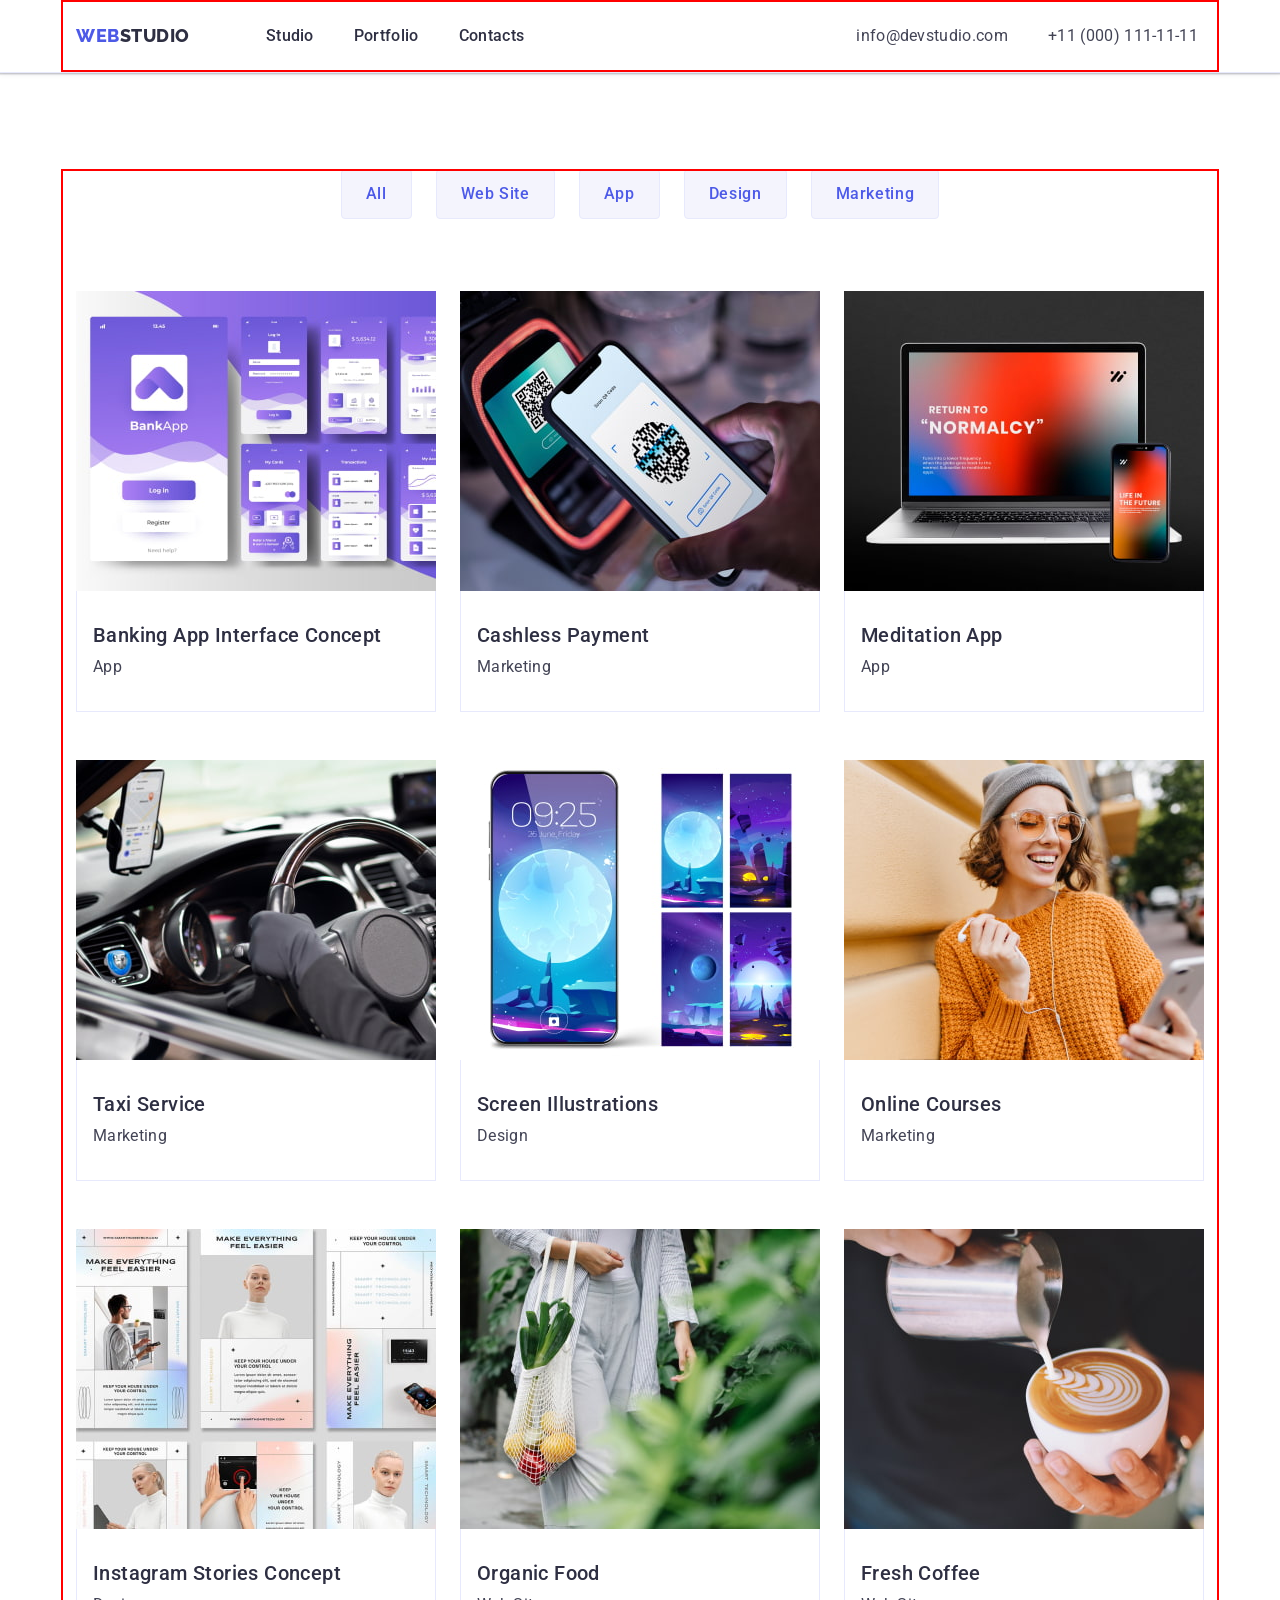
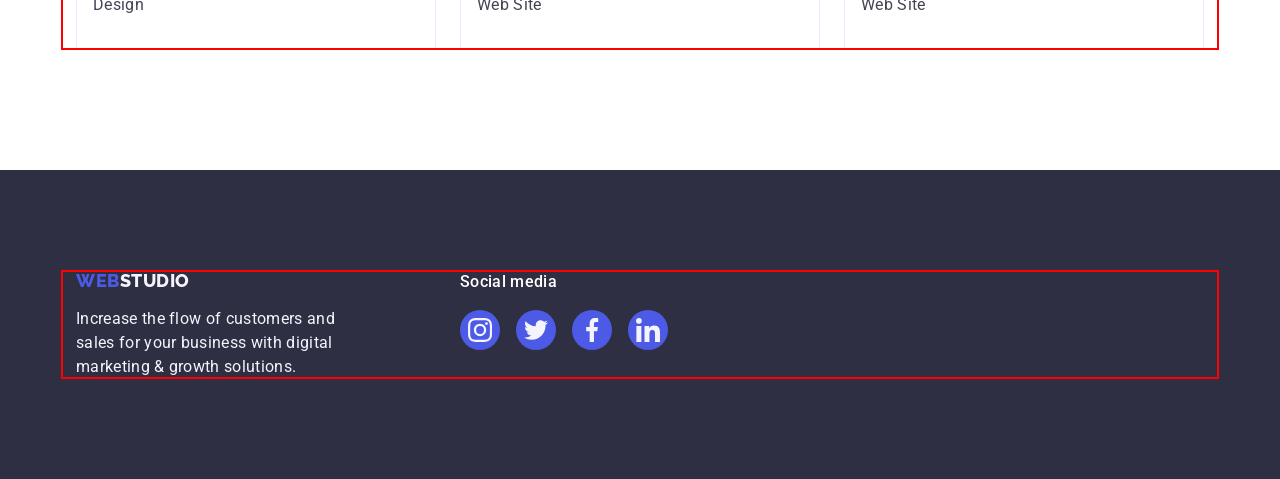
==== portfolio.html @ c582ae3b "Initial commit" ====
<!DOCTYPE html>
<html lang="en">
  <head>
    <meta charset="UTF-8" />
    <meta http-equiv="X-UA-Compatible" content="IE=edge" />
    <meta name="viewport" content="width=device-width, initial-scale=1.0" />
    <title>Portfolio</title>
    <link rel="preconnect" href="https://fonts.googleapis.com" />
    <link rel="preconnect" href="https://fonts.gstatic.com" crossorigin />
    <link
      href="https://fonts.googleapis.com/css2?family=Raleway:wght@800&family=Roboto:wght@400;500;700;900&display=swap"
      rel="stylesheet"
    />
    <link rel="stylesheet" href="./css/modern-normalize.min.css" />
    <link rel="stylesheet" href="./css/styles.css" />
  </head>
  <body>
    <header class="header">
      <div class="container header-flex">
        <nav class="nav-header-flex">
          <a class="icon link logo-header" href="./index.html"
            >Web<span class="logo">Studio</span></a
          >
          <ul class="list header-nav-list">
            <li>
              <a class="link header-nav" href="./index.html">Studio</a>
            </li>
            <li>
              <a class="link header-nav" href="./portfolio.html">Portfolio</a>
            </li>
            <li>
              <a class="link header-nav" href="">Contacts</a>
            </li>
          </ul>
        </nav>
        <address class="addres">
          <ul class="list addres-list">
            <li>
              <a
                class="link list header-addres"
                href="mailto:info@devstudio.com"
                >info@devstudio.com</a
              >
            </li>
            <li>
              <a class="link list header-addres" href="tel:+110001111111"
                >+11 (000) 111-11-11</a
              >
            </li>
          </ul>
        </address>
      </div>
    </header>
    <main>
      <section class="section-portfolio">
        <div class="container">
          <h1 hidden>Portfolio</h1>
          <ul class="list list-portfolio-btn">
            <li>
              <button class="btn-portfolio" type="button">All</button>
            </li>
            <li>
              <button class="btn-portfolio" type="button">Web Site</button>
            </li>
            <li>
              <button class="btn-portfolio" type="button">App</button>
            </li>
            <li>
              <button class="btn-portfolio" type="button">Design</button>
            </li>
            <li>
              <button class="btn-portfolio" type="button">Marketing</button>
            </li>
          </ul>
          <ul class="list list-portfolio-card">
            <li class="card-portfolio">
              <a class="link link-portfolio" href="">
                <img
                  src="./images/portfolio/1.jpg"
                  alt="BankingApp"
                  width="360"
                  height="300"
                />
                <div class="container-portfolio-card">
                  <h2 class="subtitle">Banking App Interface Concept</h2>
                  <p class="body-txt">App</p>
                </div></a
              >
            </li>
            <li class="card-portfolio">
              <a class="link link-portfolio" href=""
                ><img
                  src="./images/portfolio/2.jpg"
                  alt="Payment"
                  width="360"
                  height="300"
                />
                <div class="container-portfolio-card">
                  <h2 class="subtitle">Cashless Payment</h2>
                  <p class="body-txt">Marketing</p>
                </div></a
              >
            </li>
            <li class="card-portfolio">
              <a class="link link-portfolio" href=""
                ><img
                  src="./images/portfolio/3.jpg"
                  alt="Meditation"
                  width="360"
                  height="300"
                />
                <div class="container-portfolio-card">
                  <h2 class="subtitle">Meditation App</h2>
                  <p class="body-txt">App</p>
                </div></a
              >
            </li>
            <li class="card-portfolio">
              <a class="link link-portfolio" href=""
                ><img
                  src="./images/portfolio/4.jpg"
                  alt="TaxiService"
                  width="360"
                  height="300"
                />
                <div class="container-portfolio-card">
                  <h2 class="subtitle">Taxi Service</h2>
                  <p class="body-txt">Marketing</p>
                </div></a
              >
            </li>
            <li class="card-portfolio">
              <a class="link link-portfolio" href=""
                ><img
                  src="./images/portfolio/5.jpg"
                  alt="Screen"
                  width="360"
                  height="300"
                />
                <div class="container-portfolio-card">
                  <h2 class="subtitle">Screen Illustrations</h2>
                  <p class="body-txt">Design</p>
                </div></a
              >
            </li>
            <li class="card-portfolio">
              <a class="link link-portfolio" href=""
                ><img
                  src="./images/portfolio/6.jpg"
                  alt="OnlineCourses"
                  width="360"
                  height="300"
                />
                <div class="container-portfolio-card">
                  <h2 class="subtitle">Online Courses</h2>
                  <p class="body-txt">Marketing</p>
                </div></a
              >
            </li>
            <li class="card-portfolio">
              <a class="link link-portfolio" href=""
                ><img
                  src="./images/portfolio/7.jpg"
                  alt="StoriesConcept"
                  width="360"
                  height="300"
                />
                <div class="container-portfolio-card">
                  <h2 class="subtitle">Instagram Stories Concept</h2>
                  <p class="body-txt">Design</p>
                </div></a
              >
            </li>
            <li class="card-portfolio">
              <a class="link link-portfolio" href=""
                ><img
                  src="./images/portfolio/8.jpg"
                  alt="OrganicFood"
                  width="360"
                  height="300"
                />
                <div class="container-portfolio-card">
                  <h2 class="subtitle">Organic Food</h2>
                  <p class="body-txt">Web Site</p>
                </div></a
              >
            </li>
            <li class="card-portfolio">
              <a class="link link-portfolio" href="">
                <img
                  src="./images/portfolio/9.jpg"
                  alt="Coffee"
                  width="360"
                  height="300"
                />
                <div class="container-portfolio-card">
                  <h2 class="subtitle">Fresh Coffee</h2>
                  <p class="body-txt">Web Site</p>
                </div></a
              >
            </li>
          </ul>
        </div>
      </section>
    </main>
    <footer class="footer">
      <div class="container main-footer-container">
        <div class="container-logo">
          <a class="icon link icon-footer" href="./index.html"
            >Web<span class="logo-footer">Studio</span></a
          >
          <p class="body-txt-footer">
            Increase the flow of customers and sales for your business with
            digital marketing & growth solutions.
          </p>
        </div>
        <div class="footer-social">
          <p class="social-footer-txt">Social media</p>
          <ul class="socials-list-footer">
            <li class="socials-item">
              <a
                class="socials-link-footer"
                href=""
                target="_blank"
                rel="noopener noreferrer"
                aria-label="Instagram icon"
              >
                <svg class="socials-icon" width="24" height="24">
                  <use href="./images/icons.svg#instagram"></use>
                </svg>
              </a>
            </li>
            <li class="socials-item">
              <a
                class="socials-link-footer"
                href=""
                target="_blank"
                rel="noopener noreferrer"
                aria-label="Twitter icon"
              >
                <svg class="socials-icon" width="24" height="24">
                  <use href="./images/icons.svg#twitter"></use>
                </svg>
              </a>
            </li>
            <li class="socials-item">
              <a
                class="socials-link-footer"
                href=""
                target="_blank"
                rel="noopener noreferrer"
                aria-label="Facebook icon"
              >
                <svg class="socials-icon" width="24" height="24">
                  <use href="./images/icons.svg#facebook"></use>
                </svg>
              </a>
            </li>
            <li class="socials-item">
              <a
                class="socials-link-footer"
                href=""
                target="_blank"
                rel="noopener noreferrer"
                aria-label="Linkedin icon"
              >
                <svg class="socials-icon" width="24" height="24">
                  <use href="./images/icons.svg#linkedin"></use>
                </svg>
              </a>
            </li>
          </ul>
        </div>
      </div>
    </footer>
  </body>
</html>
---- css/styles.css ----
:root {
  /* color */
  --logo-color: #404bbf;
  --main-txt-cl: #2e2f42;
  --secondary-txt-cl: #434455;
}
body {
  font-family: "Roboto", sans-serif;
  color: #434455;
  background-color: #ffffff;
}

.container {
  width: 1158px;
  padding: 0 15px;
  margin: 0 auto;
  outline: 2px solid red;
  outline-offset: -2px;
}

img {
  display: block;
}
h1,
h2,
h3,
h4,
h5,
h6,
p,
ul {
  margin: 0;
}

/**
  |============================
  | Header
  |============================
*/
.header {
  border-bottom: 1px solid #e7e9fc;
  box-shadow: 0px 2px 1px rgba(46, 47, 66, 0.08),
    0px 1px 1px rgba(46, 47, 66, 0.16), 0px 1px 6px rgba(46, 47, 66, 0.08);
}
.nav-header-flex {
  display: flex;
  align-items: center;
}
.list,
.list-portfolio-btn,
.list-portfolio-card {
  list-style: none;
  display: flex;
  gap: 24px;
  padding-left: 0px;
}
.list-portfolio-btn {
  justify-content: center;
  margin-bottom: 72px;
}

.list-portfolio-card {
  flex-wrap: wrap;
  column-gap: 24px;
  row-gap: 48px;
}
.link {
  text-decoration: none;
}

.addres {
  font-style: normal;
}
.header-addres {
  line-height: 1.5;
  letter-spacing: 0.02em;
  color: inherit;
}
.header-addres:hover,
.header-addres:focus {
  color: #404bbf;
}
.addres-list {
  display: flex;
  align-items: center;
  gap: 40px;
  padding: 24px 0;
}
.header-flex {
  display: flex;
  align-items: center;
  margin: 0 auto;
}

.header-nav {
  font-weight: 500;
  line-height: 1.5;
  letter-spacing: 0.02em;
  color: #2e2f42;
  padding: 24px 0;
}
.header-nav:hover,
.header-nav:focus {
  color: #404bbf;
}
.header-nav-list {
  display: flex;
  align-items: center;
  gap: 40px;
  margin-right: 332px;
  padding: 0;
}
.logo {
  font-family: "Raleway", sans-serif;
  font-weight: 800;
  font-size: 18px;
  line-height: 1.17;
  display: flex;
  align-items: center;
  letter-spacing: 0.03em;
  text-transform: uppercase;
  color: #2e2f42;
}
.icon {
  font-family: "Raleway", sans-serif;
  font-weight: 800;
  font-size: 18px;
  line-height: 1.17;
  display: flex;
  align-items: center;
  letter-spacing: 0.03em;
  text-transform: uppercase;
  color: #4d5ae5;
}
.logo-header {
  display: flex;
  margin-right: 76px;
  padding: 24px 0;
}

/**
  |============================
  | Main
  |============================
*/
.section {
  padding: 120px 0;
}
.main-subtitle {
  font-weight: 700;
  font-size: 36px;
  line-height: 1.1;
  letter-spacing: 0.02em;
  text-align: center;
  text-transform: capitalize;
  color: #2e2f42;
  margin-bottom: 72px;
}
.subtitle,
.subtitle-section-four {
  font-weight: 500;
  font-size: 20px;
  line-height: 1.2;
  letter-spacing: 0.02em;
  color: #2e2f42;
  margin-bottom: 8px;
}
.subtitle-section-four {
  text-align: center;
}
.text-section-four {
  border-radius: 0px 0px 4px 4px;
  flex-basis: calc((100% - 72px) / 4);
}
.text-section-two {
  min-width: 264px;
}
.container-section-two {
  display: flex;
  align-items: center;
  justify-content: center;
  height: 112px;
  background-color: #f4f4fd;
  border-radius: 4px;
  margin-bottom: 8px;
}

.container-list-four,
.container-portfolio-card {
  padding: 32px 16px;
}
.container-list-four {
}
.container-portfolio-card {
  border: 1px solid #e7e9fc;
  border-top: none;
}
.section-cl-hero {
  background-color: #2e2f42;
  padding: 188px 0;
  text-align: center;
}
.hero-img {
  background-image: linear-gradient(
      rgba(46, 47, 66, 0.7),
      rgba(46, 47, 66, 0.7)
    ),
    url(../images/hero-section/people-office.jpg);
  max-width: 1440px;
  margin-left: auto;
  margin-right: auto;
  background-repeat: no-repeat;
  background-position: center;
  background-size: cover;
  box-shadow: 0px 4px 4px rgba(0, 0, 0, 0.25);
}
.btn:hover,
.btn:focus {
  background-color: #404bbf;
  color: #ffffff;
}
.btn-hero {
  font-family: inherit;
  font-style: normal;
  font-weight: 500;
  font-size: 16px;
  line-height: 1.5;
  display: flex;
  align-items: center;
  cursor: pointer;
  letter-spacing: 0.04em;
  background-color: #4d5ae5;
  color: #ffffff;
  display: block;
  min-width: 169px;
  height: 56px;
  border: none;
  border-radius: 4px;
  cursor: pointer;
  margin: auto;
}
.btn-portfolio {
  font-family: inherit;
  font-style: normal;
  font-weight: 500;
  font-size: 16px;
  line-height: 1.5;
  display: flex;
  align-items: center;
  cursor: pointer;
  letter-spacing: 0.04em;
  background-color: #f4f4fd;
  color: #4d5ae5;
  padding: 12px 24px;
  border: 1px solid #e7e9fc;
  border-radius: 4px;
}
.btn-portfolio:hover,
.btn-portfolio:focus {
  background-color: #404bbf;
  color: #ffffff;
  border: 1px solid transparent;
  box-shadow: 0px 3px 1px rgba(0, 0, 0, 0.1), 0px 2px 1px rgba(0, 0, 0, 0.08),
    0px 2px 2px rgba(0, 0, 0, 0.12);
}
.title-hero {
  font-weight: 700;
  font-size: 56px;
  line-height: 1.07;
  letter-spacing: 0.02em;
  text-align: center;
  color: #ffffff;
  max-width: 496px;
  margin: auto;
  padding-bottom: 48px;
}
.section-two,
.section-four {
  padding: 120px 0;
}
.section-three {
  padding-bottom: 120px;
}
.text-section-three {
  flex-basis: calc((100% - 48px) / 3);
}
.card-portfolio {
  min-width: 360px;
}
.link-portfolio {
  display: block;
}
.link-portfolio:hover,
.link-portfolio:focus {
  box-shadow: 0px 1px 6px rgba(46, 47, 66, 0.08),
    0px 1px 1px rgba(46, 47, 66, 0.16), 0px 2px 1px rgba(46, 47, 66, 0.08);
}
.section-four {
  background-color: #f4f4fd;
}
.list-card {
  background-color: #ffffff;
  box-shadow: 0px 1px 6px rgba(46, 47, 66, 0.08),
    0px 1px 1px rgba(46, 47, 66, 0.16), 0px 2px 1px rgba(46, 47, 66, 0.08);
}
.body-txt,
.body-txt-footer {
  font-size: 16px;
  line-height: 1.5;
  letter-spacing: 0.02em;
  color: #434455;
}
.body-txt-footer {
  color: #f4f4fd;
  max-width: 264px;
}
.small-txt {
  text-align: center;
  margin-bottom: 8px;
}
.visually-hidden {
  position: absolute;
  width: 1px;
  height: 1px;
  margin: -1px;
  border: 0;
  padding: 0;

  white-space: nowrap;
  clip-path: inset(100%);
  clip: rect(0 0 0 0);
  overflow: hidden;
}
.section-portfolio {
  padding: 96px 0 120px;
}
.socials {
  justify-content: center;
  align-items: center;
}
.socials-item {
}
.socials-link,
.socials-link-footer {
  display: flex;
  align-items: center;
  justify-content: center;
  background-color: #4d5ae5;
  border-radius: 50%;
  width: 40px;
  height: 40px;
}
.socials-link:hover,
.socials-link:focus {
  background-color: #404bbf;
}
.socials-icon {
  fill: #f4f4fd;
}
.section-five {
  padding: 120px 0;
}
.costumers-item {
  min-width: 168px;
  height: 88px;
}
.custumers-link {
  width: 100%;
  height: 100%;
  border: 1px solid #8e8f99;
  border-radius: 4px;
  display: flex;
  align-items: center;
  justify-content: center;
  color: #8e8f99;
}
.custumers-link:hover,
.custumers-link:focus {
  color: #404bbf;
  border-color: #404bbf;
}
.custumers-icon {
  fill: currentColor;
}

/**
  |============================
  | Footer
  |============================
*/
.footer {
  background-color: #2e2f42;
  padding: 100px 0;
}
.main-footer-container {
  display: flex;
  align-items: baseline;
}
.logo-footer {
  font-family: "Raleway", sans-serif;
  font-weight: 800;
  font-size: 18px;
  line-height: 1.17;
  display: flex;
  align-items: center;
  letter-spacing: 0.03em;
  text-transform: uppercase;
  color: #f4f4fd;
  display: inline-block;
}
.icon-footer {
  display: inline-block;
  margin-bottom: 16px;
}
.social-footer-txt {
  font-weight: 500;
  line-height: 1.5;
  letter-spacing: 0.02em;
  color: #ffffff;
  margin-bottom: 16px;
}
.container-logo {
  margin-right: 120px;
}
.footer-social {
  display: flex;
  justify-content: center;
  flex-direction: column;
}
.socials-list-footer {
  list-style: none;
  display: flex;
  padding: 0;
  gap: 16px;
}
.socials-link-footer:hover,
.socials-link-footer:focus {
  background-color: #31d0aa;
}
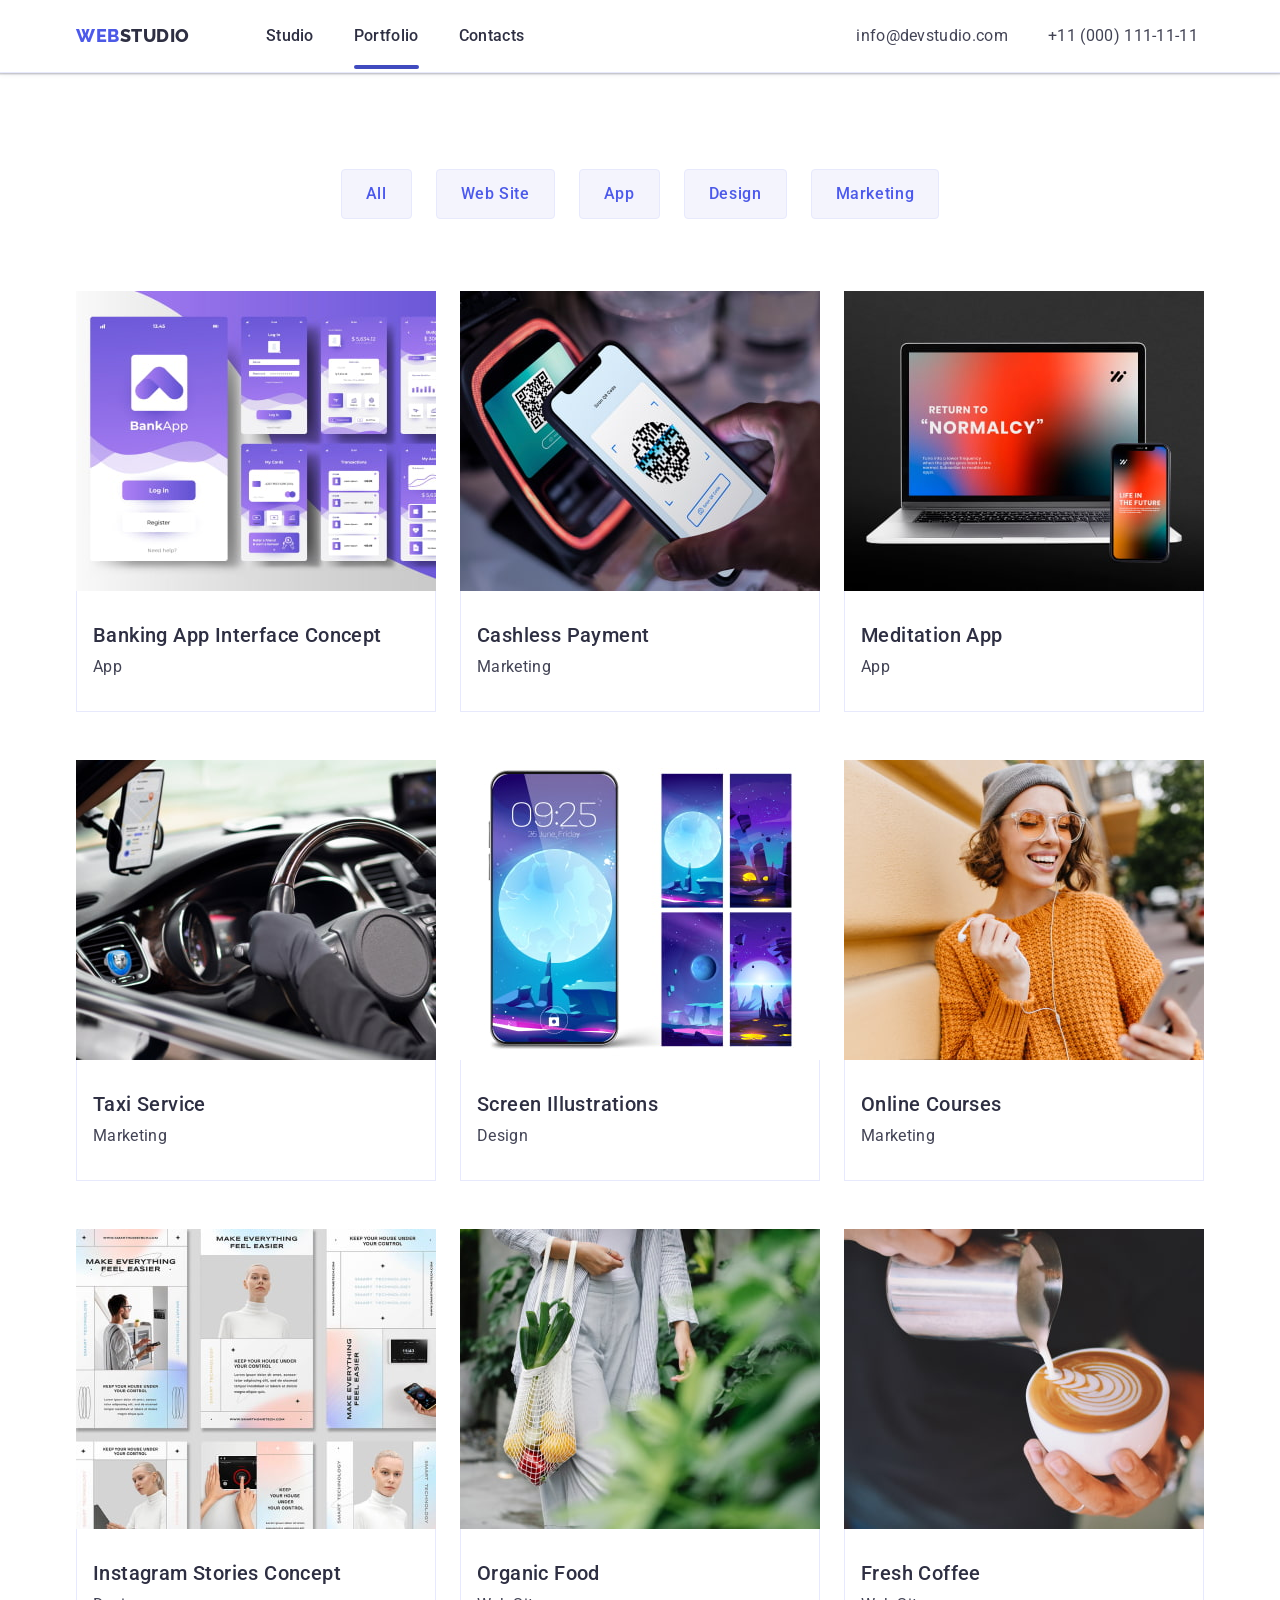
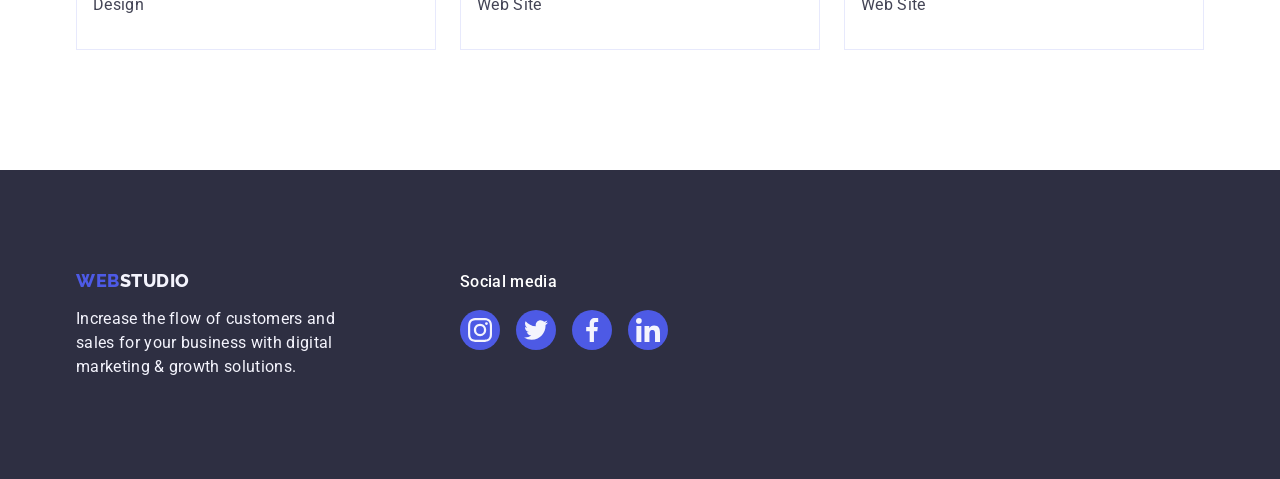
==== commit af512315: "sub" ====
--- a/portfolio.html
+++ b/portfolio.html
@@ -23,13 +23,15 @@
           >
           <ul class="list header-nav-list">
             <li>
-              <a class="link header-nav" href="./index.html">Studio</a>
-            </li>
-            <li>
-              <a class="link header-nav" href="./portfolio.html">Portfolio</a>
-            </li>
-            <li>
-              <a class="link header-nav" href="">Contacts</a>
+              <a class="link header-nav-link" href="./index.html">Studio</a>
+            </li>
+            <li>
+              <a class="link header-nav-link active" href="./portfolio.html"
+                >Portfolio</a
+              >
+            </li>
+            <li>
+              <a class="link header-nav-link" href="">Contacts</a>
             </li>
           </ul>
         </nav>
@@ -75,12 +77,21 @@
           <ul class="list list-portfolio-card">
             <li class="card-portfolio">
               <a class="link link-portfolio" href="">
-                <img
-                  src="./images/portfolio/1.jpg"
-                  alt="BankingApp"
-                  width="360"
-                  height="300"
-                />
+                <div class="portfolio-thumb">
+                  <img
+                    src="./images/portfolio/1.jpg"
+                    alt="BankingApp"
+                    width="360"
+                    height="300"
+                  />
+                  <div class="overlay">
+                    <p class="overlay-txt">
+                      14 Stylish and User-Friendly App Design Concepts · Task
+                      Manager App · Calorie Tracker App · Exotic Fruit Ecommerce
+                      App · Cloud Storage App
+                    </p>
+                  </div>
+                </div>
                 <div class="container-portfolio-card">
                   <h2 class="subtitle">Banking App Interface Concept</h2>
                   <p class="body-txt">App</p>
@@ -88,13 +99,22 @@
               >
             </li>
             <li class="card-portfolio">
-              <a class="link link-portfolio" href=""
-                ><img
-                  src="./images/portfolio/2.jpg"
-                  alt="Payment"
-                  width="360"
-                  height="300"
-                />
+              <a class="link link-portfolio" href="">
+                <div class="portfolio-thumb">
+                  <img
+                    src="./images/portfolio/2.jpg"
+                    alt="Payment"
+                    width="360"
+                    height="300"
+                  />
+                  <div class="overlay">
+                    <p class="overlay-txt">
+                      14 Stylish and User-Friendly App Design Concepts · Task
+                      Manager App · Calorie Tracker App · Exotic Fruit Ecommerce
+                      App · Cloud Storage App
+                    </p>
+                  </div>
+                </div>
                 <div class="container-portfolio-card">
                   <h2 class="subtitle">Cashless Payment</h2>
                   <p class="body-txt">Marketing</p>
@@ -103,12 +123,21 @@
             </li>
             <li class="card-portfolio">
               <a class="link link-portfolio" href=""
-                ><img
-                  src="./images/portfolio/3.jpg"
-                  alt="Meditation"
-                  width="360"
-                  height="300"
-                />
+                ><div class="portfolio-thumb">
+                  <img
+                    src="./images/portfolio/3.jpg"
+                    alt="Meditation"
+                    width="360"
+                    height="300"
+                  />
+                  <div class="overlay">
+                    <p class="overlay-txt">
+                      14 Stylish and User-Friendly App Design Concepts · Task
+                      Manager App · Calorie Tracker App · Exotic Fruit Ecommerce
+                      App · Cloud Storage App
+                    </p>
+                  </div>
+                </div>
                 <div class="container-portfolio-card">
                   <h2 class="subtitle">Meditation App</h2>
                   <p class="body-txt">App</p>
@@ -117,12 +146,21 @@
             </li>
             <li class="card-portfolio">
               <a class="link link-portfolio" href=""
-                ><img
-                  src="./images/portfolio/4.jpg"
-                  alt="TaxiService"
-                  width="360"
-                  height="300"
-                />
+                ><div class="portfolio-thumb">
+                  <img
+                    src="./images/portfolio/4.jpg"
+                    alt="TaxiService"
+                    width="360"
+                    height="300"
+                  />
+                  <div class="overlay">
+                    <p class="overlay-txt">
+                      14 Stylish and User-Friendly App Design Concepts · Task
+                      Manager App · Calorie Tracker App · Exotic Fruit Ecommerce
+                      App · Cloud Storage App
+                    </p>
+                  </div>
+                </div>
                 <div class="container-portfolio-card">
                   <h2 class="subtitle">Taxi Service</h2>
                   <p class="body-txt">Marketing</p>
@@ -131,12 +169,21 @@
             </li>
             <li class="card-portfolio">
               <a class="link link-portfolio" href=""
-                ><img
-                  src="./images/portfolio/5.jpg"
-                  alt="Screen"
-                  width="360"
-                  height="300"
-                />
+                ><div class="portfolio-thumb">
+                  <img
+                    src="./images/portfolio/5.jpg"
+                    alt="Screen"
+                    width="360"
+                    height="300"
+                  />
+                  <div class="overlay">
+                    <p class="overlay-txt">
+                      14 Stylish and User-Friendly App Design Concepts · Task
+                      Manager App · Calorie Tracker App · Exotic Fruit Ecommerce
+                      App · Cloud Storage App
+                    </p>
+                  </div>
+                </div>
                 <div class="container-portfolio-card">
                   <h2 class="subtitle">Screen Illustrations</h2>
                   <p class="body-txt">Design</p>
@@ -145,12 +192,21 @@
             </li>
             <li class="card-portfolio">
               <a class="link link-portfolio" href=""
-                ><img
-                  src="./images/portfolio/6.jpg"
-                  alt="OnlineCourses"
-                  width="360"
-                  height="300"
-                />
+                ><div class="portfolio-thumb">
+                  <img
+                    src="./images/portfolio/6.jpg"
+                    alt="OnlineCourses"
+                    width="360"
+                    height="300"
+                  />
+                  <div class="overlay">
+                    <p class="overlay-txt">
+                      14 Stylish and User-Friendly App Design Concepts · Task
+                      Manager App · Calorie Tracker App · Exotic Fruit Ecommerce
+                      App · Cloud Storage App
+                    </p>
+                  </div>
+                </div>
                 <div class="container-portfolio-card">
                   <h2 class="subtitle">Online Courses</h2>
                   <p class="body-txt">Marketing</p>
@@ -159,12 +215,21 @@
             </li>
             <li class="card-portfolio">
               <a class="link link-portfolio" href=""
-                ><img
-                  src="./images/portfolio/7.jpg"
-                  alt="StoriesConcept"
-                  width="360"
-                  height="300"
-                />
+                ><div class="portfolio-thumb">
+                  <img
+                    src="./images/portfolio/7.jpg"
+                    alt="StoriesConcept"
+                    width="360"
+                    height="300"
+                  />
+                  <div class="overlay">
+                    <p class="overlay-txt">
+                      14 Stylish and User-Friendly App Design Concepts · Task
+                      Manager App · Calorie Tracker App · Exotic Fruit Ecommerce
+                      App · Cloud Storage App
+                    </p>
+                  </div>
+                </div>
                 <div class="container-portfolio-card">
                   <h2 class="subtitle">Instagram Stories Concept</h2>
                   <p class="body-txt">Design</p>
@@ -173,12 +238,21 @@
             </li>
             <li class="card-portfolio">
               <a class="link link-portfolio" href=""
-                ><img
-                  src="./images/portfolio/8.jpg"
-                  alt="OrganicFood"
-                  width="360"
-                  height="300"
-                />
+                ><div class="portfolio-thumb">
+                  <img
+                    src="./images/portfolio/8.jpg"
+                    alt="OrganicFood"
+                    width="360"
+                    height="300"
+                  />
+                  <div class="overlay">
+                    <p class="overlay-txt">
+                      14 Stylish and User-Friendly App Design Concepts · Task
+                      Manager App · Calorie Tracker App · Exotic Fruit Ecommerce
+                      App · Cloud Storage App
+                    </p>
+                  </div>
+                </div>
                 <div class="container-portfolio-card">
                   <h2 class="subtitle">Organic Food</h2>
                   <p class="body-txt">Web Site</p>
@@ -187,12 +261,21 @@
             </li>
             <li class="card-portfolio">
               <a class="link link-portfolio" href="">
-                <img
-                  src="./images/portfolio/9.jpg"
-                  alt="Coffee"
-                  width="360"
-                  height="300"
-                />
+                <div class="portfolio-thumb">
+                  <img
+                    src="./images/portfolio/9.jpg"
+                    alt="Coffee"
+                    width="360"
+                    height="300"
+                  />
+                  <div class="overlay">
+                    <p class="overlay-txt">
+                      14 Stylish and User-Friendly App Design Concepts · Task
+                      Manager App · Calorie Tracker App · Exotic Fruit Ecommerce
+                      App · Cloud Storage App
+                    </p>
+                  </div>
+                </div>
                 <div class="container-portfolio-card">
                   <h2 class="subtitle">Fresh Coffee</h2>
                   <p class="body-txt">Web Site</p>
--- a/css/styles.css
+++ b/css/styles.css
@@ -1,21 +1,22 @@
 :root {
   /* color */
-  --logo-color: #404bbf;
+  --iris-cl: #4d5ae5;
+  --ocean-cl: #404bbf;
   --main-txt-cl: #2e2f42;
   --secondary-txt-cl: #434455;
+  --white-txt-cl: #ffffff;
+  --cloud-cl: #f4f4fd;
 }
 body {
   font-family: "Roboto", sans-serif;
-  color: #434455;
-  background-color: #ffffff;
+  color: var(--secondary-txt-cl);
+  background-color: var(--white-txt-cl);
 }
 
 .container {
   width: 1158px;
   padding: 0 15px;
   margin: 0 auto;
-  outline: 2px solid red;
-  outline-offset: -2px;
 }
 
 img {
@@ -75,33 +76,53 @@
   line-height: 1.5;
   letter-spacing: 0.02em;
   color: inherit;
-}
+  transition-property: color;
+  transition-duration: 250ms;
+  transition-timing-function: cubic-bezier(0.4, 0, 0.2, 1);
+}
+
+.addres-list {
+  display: flex;
+  align-items: center;
+  gap: 40px;
+  padding: 24px 0;
+}
+.header-flex {
+  display: flex;
+  align-items: center;
+  margin: 0 auto;
+}
+
+.header-nav-link {
+  position: relative;
+  font-weight: 500;
+  line-height: 1.5;
+  letter-spacing: 0.02em;
+  color: #2e2f42;
+  padding: 24px 0;
+  transition-property: color;
+  transition-duration: 250ms;
+  transition-timing-function: cubic-bezier(0.4, 0, 0.2, 1);
+}
+.header-nav-link:hover,
+.header-nav-link:focus,
 .header-addres:hover,
 .header-addres:focus {
-  color: #404bbf;
-}
-.addres-list {
-  display: flex;
-  align-items: center;
-  gap: 40px;
-  padding: 24px 0;
-}
-.header-flex {
-  display: flex;
-  align-items: center;
-  margin: 0 auto;
-}
-
-.header-nav {
-  font-weight: 500;
-  line-height: 1.5;
-  letter-spacing: 0.02em;
-  color: #2e2f42;
-  padding: 24px 0;
-}
-.header-nav:hover,
-.header-nav:focus {
-  color: #404bbf;
+  color: var(--ocean-cl);
+}
+.header-nav-link::after {
+  content: "";
+  position: absolute;
+  bottom: 0;
+  left: 0;
+  display: block;
+  width: 100%;
+  height: 4px;
+
+  border-radius: 2px;
+}
+.header-nav-link.active::after {
+  background-color: var(--ocean-cl);
 }
 .header-nav-list {
   display: flex;
@@ -130,7 +151,7 @@
   align-items: center;
   letter-spacing: 0.03em;
   text-transform: uppercase;
-  color: #4d5ae5;
+  color: var(--iris-cl);
 }
 .logo-header {
   display: flex;
@@ -153,7 +174,7 @@
   letter-spacing: 0.02em;
   text-align: center;
   text-transform: capitalize;
-  color: #2e2f42;
+  color: var(--main-txt-cl);
   margin-bottom: 72px;
 }
 .subtitle,
@@ -162,7 +183,7 @@
   font-size: 20px;
   line-height: 1.2;
   letter-spacing: 0.02em;
-  color: #2e2f42;
+  color: var(--main-txt-cl);
   margin-bottom: 8px;
 }
 .subtitle-section-four {
@@ -214,11 +235,7 @@
   background-size: cover;
   box-shadow: 0px 4px 4px rgba(0, 0, 0, 0.25);
 }
-.btn:hover,
-.btn:focus {
-  background-color: #404bbf;
-  color: #ffffff;
-}
+
 .btn-hero {
   font-family: inherit;
   font-style: normal;
@@ -238,6 +255,14 @@
   border-radius: 4px;
   cursor: pointer;
   margin: auto;
+  transition-property: color, background-color;
+  transition-duration: 250ms;
+  transition-timing-function: cubic-bezier(0.4, 0, 0.2, 1);
+}
+.btn-hero:hover,
+.btn-hero:focus {
+  background-color: #404bbf;
+  color: #ffffff;
 }
 .btn-portfolio {
   font-family: inherit;
@@ -254,6 +279,9 @@
   padding: 12px 24px;
   border: 1px solid #e7e9fc;
   border-radius: 4px;
+  transition-property: color, background-color, border, box-shadow;
+  transition-duration: 250ms;
+  transition-timing-function: cubic-bezier(0.4, 0, 0.2, 1);
 }
 .btn-portfolio:hover,
 .btn-portfolio:focus {
@@ -284,22 +312,49 @@
 .text-section-three {
   flex-basis: calc((100% - 48px) / 3);
 }
-.card-portfolio {
-  min-width: 360px;
-}
+
 .link-portfolio {
   display: block;
+  transition-property: box-shadow;
+  transition-duration: 250ms;
+  transition-timing-function: cubic-bezier(0.4, 0, 0.2, 1);
 }
 .link-portfolio:hover,
 .link-portfolio:focus {
   box-shadow: 0px 1px 6px rgba(46, 47, 66, 0.08),
     0px 1px 1px rgba(46, 47, 66, 0.16), 0px 2px 1px rgba(46, 47, 66, 0.08);
 }
+.portfolio-thumb {
+  position: relative;
+  overflow: hidden;
+}
+.overlay {
+  position: absolute;
+  top: 0;
+  left: 0;
+  transform: translateY(100%);
+  width: 100%;
+  height: 100%;
+  padding: 40px 32px 164px;
+  background-color: var(--iris-cl);
+  mix-blend-mode: normal;
+  transition: transform 250ms cubic-bezier(0.4, 0, 0.2, 1);
+}
+.overlay-txt {
+  font-family: inherit;
+  font-size: 16px;
+  line-height: 1.5;
+  letter-spacing: 0.02em;
+  color: var(--cloud-cl);
+}
+.card-portfolio:hover .overlay {
+  transform: translateY(0);
+}
 .section-four {
-  background-color: #f4f4fd;
+  background-color: var(--cloud-cl);
 }
 .list-card {
-  background-color: #ffffff;
+  background-color: var(--white-txt-cl);
   box-shadow: 0px 1px 6px rgba(46, 47, 66, 0.08),
     0px 1px 1px rgba(46, 47, 66, 0.16), 0px 2px 1px rgba(46, 47, 66, 0.08);
 }
@@ -311,7 +366,7 @@
   color: #434455;
 }
 .body-txt-footer {
-  color: #f4f4fd;
+  color: var(--cloud-cl);
   max-width: 264px;
 }
 .small-txt {
@@ -349,6 +404,9 @@
   border-radius: 50%;
   width: 40px;
   height: 40px;
+  transition-property: background-color;
+  transition-duration: 250ms;
+  transition-timing-function: cubic-bezier(0.4, 0, 0.2, 1);
 }
 .socials-link:hover,
 .socials-link:focus {
@@ -373,6 +431,9 @@
   align-items: center;
   justify-content: center;
   color: #8e8f99;
+  transition-property: color, border-color;
+  transition-duration: 250ms;
+  transition-timing-function: cubic-bezier(0.4, 0, 0.2, 1);
 }
 .custumers-link:hover,
 .custumers-link:focus {
@@ -432,8 +493,71 @@
   display: flex;
   padding: 0;
   gap: 16px;
+  transition-property: background-color;
+  transition-duration: 1000ms;
+  transition-timing-function: cubic-bezier(0.4, 0, 0.2, 1);
 }
 .socials-link-footer:hover,
 .socials-link-footer:focus {
   background-color: #31d0aa;
 }
+
+/**
+  |============================
+  | Modal
+  |============================
+*/
+
+.backdrop {
+  position: fixed;
+  top: 0;
+  left: 0;
+  width: 100%;
+  height: 100%;
+  background-color: rgba(46, 47, 66, 0.4);
+  opacity: 1;
+  visibility: visible;
+  pointer-events: initial;
+  transition-delay: 300ms;
+}
+.is-hidden {
+  opacity: 0;
+  visibility: hidden;
+  pointer-events: none;
+}
+.modal {
+  position: absolute;
+  top: calc(50%);
+  left: calc(50%);
+  transform: translate(-50%, -50%);
+  width: 408px;
+  height: 584px;
+  background-color: #fcfcfc;
+  border-radius: 4px;
+  transition: opacity 400ms ease-in, transform 400ms ease-in;
+  transition-delay: 300ms;
+}
+.backdrop.is-hidden .modal {
+  opacity: 0;
+  transform: translate(-50%, -70%);
+  transition-delay: 0ms;
+}
+.modal-btn {
+  position: absolute;
+  top: 0;
+  right: 0;
+  display: flex;
+  align-items: center;
+  justify-content: center;
+  margin: 24px 24px 536px 360px;
+  background-color: #e7e9fc;
+  width: 24px;
+  height: 24px;
+  border-radius: 50%;
+  border: 1px solid rgba(0, 0, 0, 0.1);
+}
+.modal-btn:active {
+  background-color: var(--ocean-cl);
+}
+.modal-icon {
+}
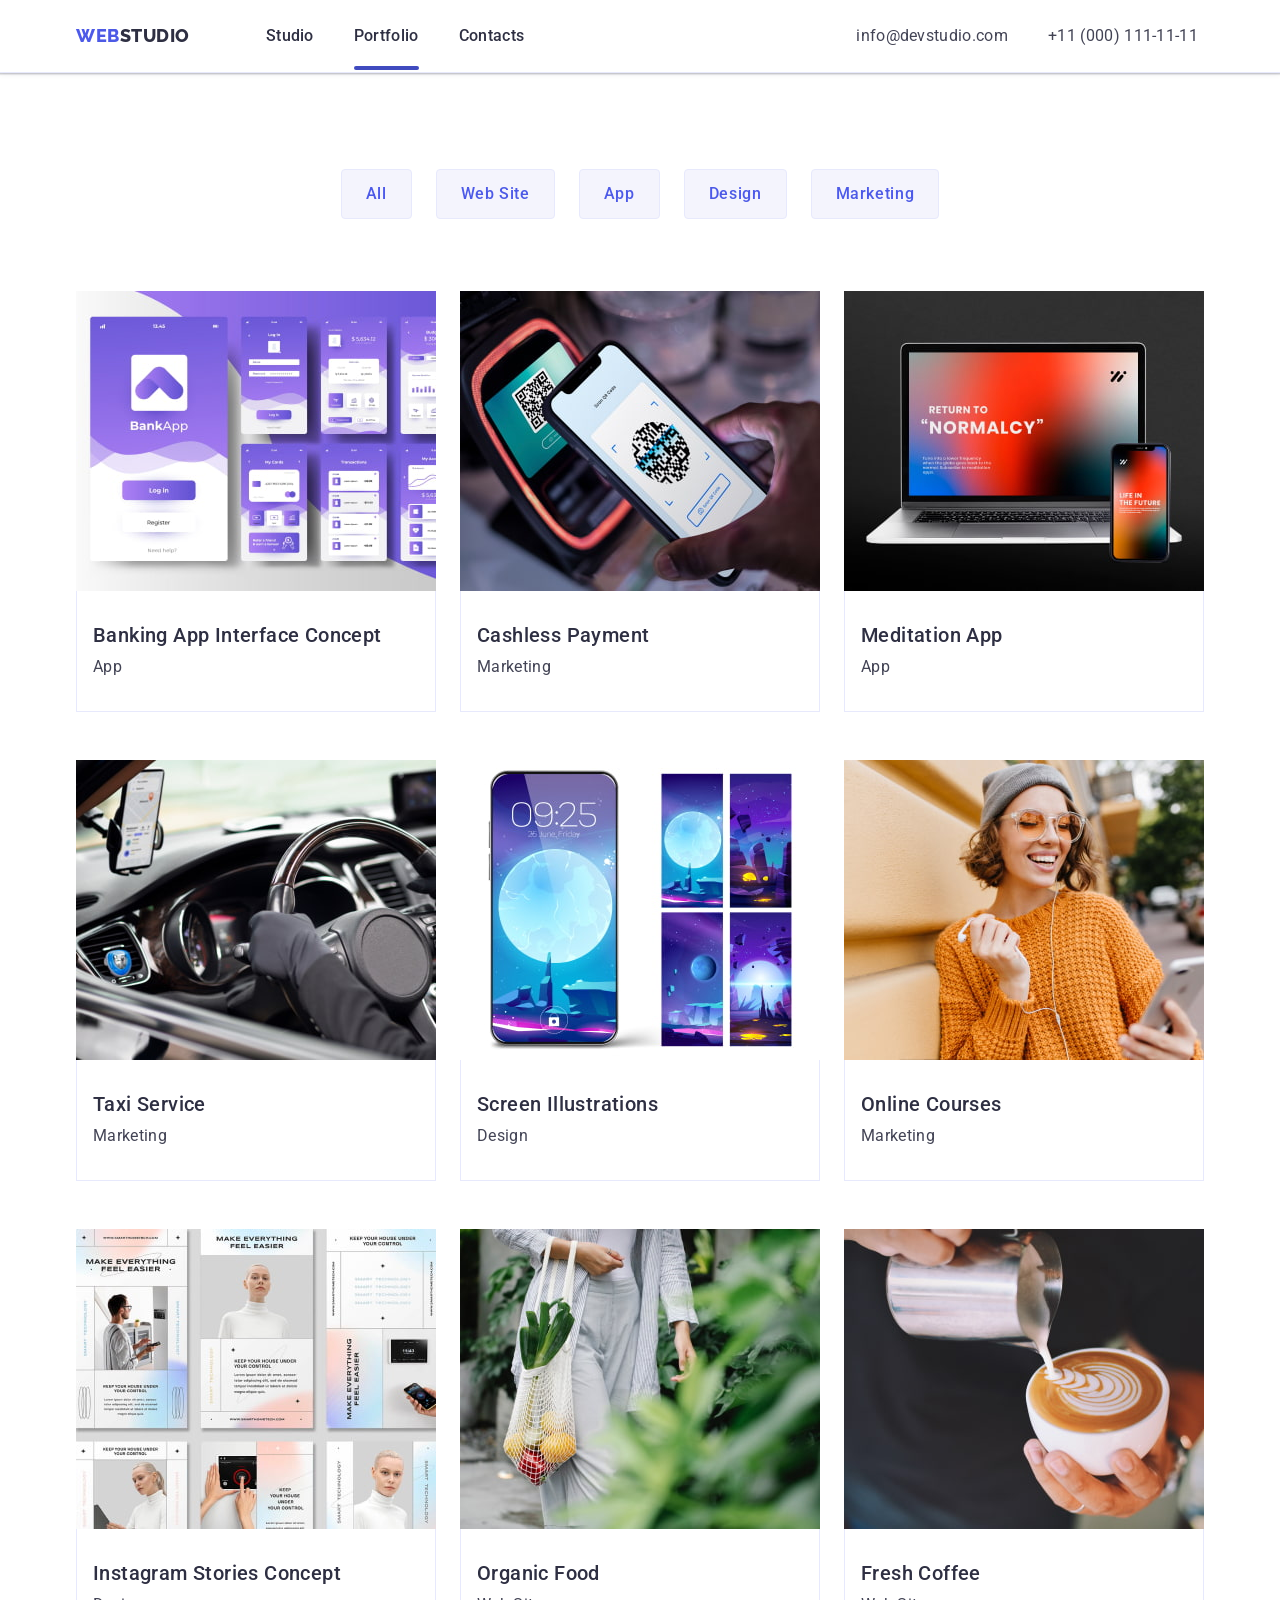
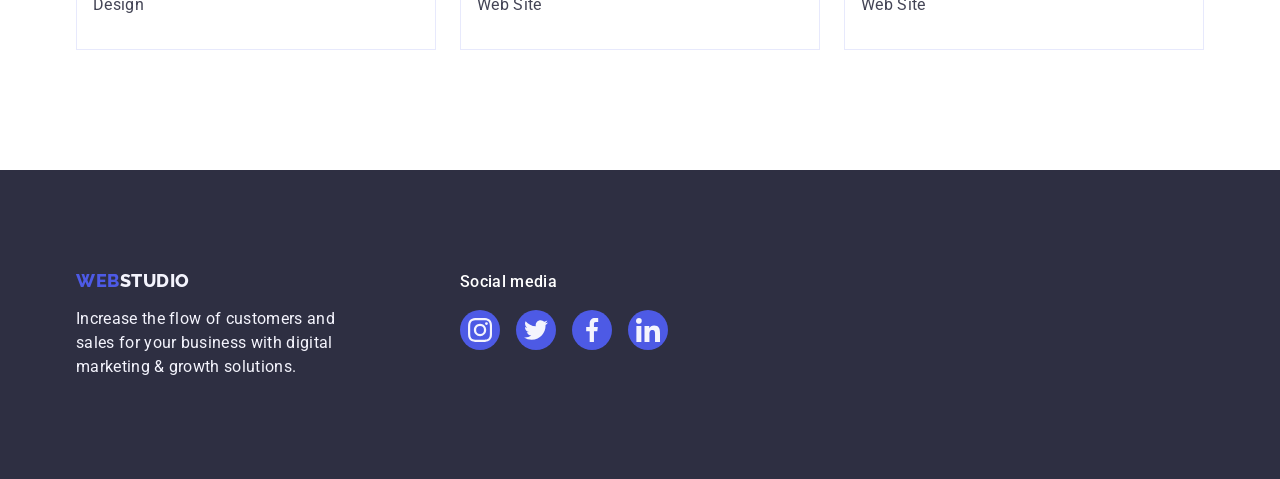
==== commit 1b7d6005: "sub" ====
--- a/portfolio.html
+++ b/portfolio.html
@@ -84,13 +84,11 @@
                     width="360"
                     height="300"
                   />
-                  <div class="overlay">
-                    <p class="overlay-txt">
-                      14 Stylish and User-Friendly App Design Concepts · Task
-                      Manager App · Calorie Tracker App · Exotic Fruit Ecommerce
-                      App · Cloud Storage App
-                    </p>
-                  </div>
+                  <p class="overlay-txt">
+                    14 Stylish and User-Friendly App Design Concepts · Task
+                    Manager App · Calorie Tracker App · Exotic Fruit Ecommerce
+                    App · Cloud Storage App
+                  </p>
                 </div>
                 <div class="container-portfolio-card">
                   <h2 class="subtitle">Banking App Interface Concept</h2>
@@ -107,13 +105,11 @@
                     width="360"
                     height="300"
                   />
-                  <div class="overlay">
-                    <p class="overlay-txt">
-                      14 Stylish and User-Friendly App Design Concepts · Task
-                      Manager App · Calorie Tracker App · Exotic Fruit Ecommerce
-                      App · Cloud Storage App
-                    </p>
-                  </div>
+                  <p class="overlay-txt">
+                    14 Stylish and User-Friendly App Design Concepts · Task
+                    Manager App · Calorie Tracker App · Exotic Fruit Ecommerce
+                    App · Cloud Storage App
+                  </p>
                 </div>
                 <div class="container-portfolio-card">
                   <h2 class="subtitle">Cashless Payment</h2>
@@ -130,13 +126,11 @@
                     width="360"
                     height="300"
                   />
-                  <div class="overlay">
-                    <p class="overlay-txt">
-                      14 Stylish and User-Friendly App Design Concepts · Task
-                      Manager App · Calorie Tracker App · Exotic Fruit Ecommerce
-                      App · Cloud Storage App
-                    </p>
-                  </div>
+                  <p class="overlay-txt">
+                    14 Stylish and User-Friendly App Design Concepts · Task
+                    Manager App · Calorie Tracker App · Exotic Fruit Ecommerce
+                    App · Cloud Storage App
+                  </p>
                 </div>
                 <div class="container-portfolio-card">
                   <h2 class="subtitle">Meditation App</h2>
@@ -153,13 +147,11 @@
                     width="360"
                     height="300"
                   />
-                  <div class="overlay">
-                    <p class="overlay-txt">
-                      14 Stylish and User-Friendly App Design Concepts · Task
-                      Manager App · Calorie Tracker App · Exotic Fruit Ecommerce
-                      App · Cloud Storage App
-                    </p>
-                  </div>
+                  <p class="overlay-txt">
+                    14 Stylish and User-Friendly App Design Concepts · Task
+                    Manager App · Calorie Tracker App · Exotic Fruit Ecommerce
+                    App · Cloud Storage App
+                  </p>
                 </div>
                 <div class="container-portfolio-card">
                   <h2 class="subtitle">Taxi Service</h2>
@@ -176,13 +168,11 @@
                     width="360"
                     height="300"
                   />
-                  <div class="overlay">
-                    <p class="overlay-txt">
-                      14 Stylish and User-Friendly App Design Concepts · Task
-                      Manager App · Calorie Tracker App · Exotic Fruit Ecommerce
-                      App · Cloud Storage App
-                    </p>
-                  </div>
+                  <p class="overlay-txt">
+                    14 Stylish and User-Friendly App Design Concepts · Task
+                    Manager App · Calorie Tracker App · Exotic Fruit Ecommerce
+                    App · Cloud Storage App
+                  </p>
                 </div>
                 <div class="container-portfolio-card">
                   <h2 class="subtitle">Screen Illustrations</h2>
@@ -199,13 +189,11 @@
                     width="360"
                     height="300"
                   />
-                  <div class="overlay">
-                    <p class="overlay-txt">
-                      14 Stylish and User-Friendly App Design Concepts · Task
-                      Manager App · Calorie Tracker App · Exotic Fruit Ecommerce
-                      App · Cloud Storage App
-                    </p>
-                  </div>
+                  <p class="overlay-txt">
+                    14 Stylish and User-Friendly App Design Concepts · Task
+                    Manager App · Calorie Tracker App · Exotic Fruit Ecommerce
+                    App · Cloud Storage App
+                  </p>
                 </div>
                 <div class="container-portfolio-card">
                   <h2 class="subtitle">Online Courses</h2>
@@ -222,13 +210,11 @@
                     width="360"
                     height="300"
                   />
-                  <div class="overlay">
-                    <p class="overlay-txt">
-                      14 Stylish and User-Friendly App Design Concepts · Task
-                      Manager App · Calorie Tracker App · Exotic Fruit Ecommerce
-                      App · Cloud Storage App
-                    </p>
-                  </div>
+                  <p class="overlay-txt">
+                    14 Stylish and User-Friendly App Design Concepts · Task
+                    Manager App · Calorie Tracker App · Exotic Fruit Ecommerce
+                    App · Cloud Storage App
+                  </p>
                 </div>
                 <div class="container-portfolio-card">
                   <h2 class="subtitle">Instagram Stories Concept</h2>
@@ -245,13 +231,11 @@
                     width="360"
                     height="300"
                   />
-                  <div class="overlay">
-                    <p class="overlay-txt">
-                      14 Stylish and User-Friendly App Design Concepts · Task
-                      Manager App · Calorie Tracker App · Exotic Fruit Ecommerce
-                      App · Cloud Storage App
-                    </p>
-                  </div>
+                  <p class="overlay-txt">
+                    14 Stylish and User-Friendly App Design Concepts · Task
+                    Manager App · Calorie Tracker App · Exotic Fruit Ecommerce
+                    App · Cloud Storage App
+                  </p>
                 </div>
                 <div class="container-portfolio-card">
                   <h2 class="subtitle">Organic Food</h2>
@@ -268,13 +252,11 @@
                     width="360"
                     height="300"
                   />
-                  <div class="overlay">
-                    <p class="overlay-txt">
-                      14 Stylish and User-Friendly App Design Concepts · Task
-                      Manager App · Calorie Tracker App · Exotic Fruit Ecommerce
-                      App · Cloud Storage App
-                    </p>
-                  </div>
+                  <p class="overlay-txt">
+                    14 Stylish and User-Friendly App Design Concepts · Task
+                    Manager App · Calorie Tracker App · Exotic Fruit Ecommerce
+                    App · Cloud Storage App
+                  </p>
                 </div>
                 <div class="container-portfolio-card">
                   <h2 class="subtitle">Fresh Coffee</h2>
--- a/css/styles.css
+++ b/css/styles.css
@@ -113,7 +113,7 @@
 .header-nav-link::after {
   content: "";
   position: absolute;
-  bottom: 0;
+  bottom: -1px;
   left: 0;
   display: block;
   width: 100%;
@@ -255,9 +255,7 @@
   border-radius: 4px;
   cursor: pointer;
   margin: auto;
-  transition-property: color, background-color;
-  transition-duration: 250ms;
-  transition-timing-function: cubic-bezier(0.4, 0, 0.2, 1);
+  transition: background-color 250ms cubic-bezier(0.4, 0, 0.2, 1);
 }
 .btn-hero:hover,
 .btn-hero:focus {
@@ -279,9 +277,10 @@
   padding: 12px 24px;
   border: 1px solid #e7e9fc;
   border-radius: 4px;
-  transition-property: color, background-color, border, box-shadow;
-  transition-duration: 250ms;
-  transition-timing-function: cubic-bezier(0.4, 0, 0.2, 1);
+  transition: color 250ms cubic-bezier(0.4, 0, 0.2, 1),
+    background-color 250ms cubic-bezier(0.4, 0, 0.2, 1),
+    border-color 250ms cubic-bezier(0.4, 0, 0.2, 1),
+    box-shadow 250ms cubic-bezier(0.4, 0, 0.2, 1);
 }
 .btn-portfolio:hover,
 .btn-portfolio:focus {
@@ -335,19 +334,28 @@
   transform: translateY(100%);
   width: 100%;
   height: 100%;
-  padding: 40px 32px 164px;
   background-color: var(--iris-cl);
   mix-blend-mode: normal;
   transition: transform 250ms cubic-bezier(0.4, 0, 0.2, 1);
 }
 .overlay-txt {
+  position: absolute;
   font-family: inherit;
   font-size: 16px;
   line-height: 1.5;
   letter-spacing: 0.02em;
+  top: 0;
+  left: 0;
+  transform: translateY(100%);
+  width: 100%;
+  height: 100%;
+  padding: 40px 32px;
+  background-color: var(--iris-cl);
   color: var(--cloud-cl);
-}
-.card-portfolio:hover .overlay {
+  transition: transform 250ms cubic-bezier(0.4, 0, 0.2, 1);
+}
+.card-portfolio:hover .overlay-txt,
+.card-portfolio:focus .overlay-txt {
   transform: translateY(0);
 }
 .section-four {
@@ -431,9 +439,8 @@
   align-items: center;
   justify-content: center;
   color: #8e8f99;
-  transition-property: color, border-color;
-  transition-duration: 250ms;
-  transition-timing-function: cubic-bezier(0.4, 0, 0.2, 1);
+  transition: border-color 250ms cubic-bezier(0.4, 0, 0.2, 1),
+    color 250ms cubic-bezier(0.4, 0, 0.2, 1);
 }
 .custumers-link:hover,
 .custumers-link:focus {
@@ -518,7 +525,8 @@
   opacity: 1;
   visibility: visible;
   pointer-events: initial;
-  transition-delay: 300ms;
+  transition: opacity 250ms cubic-bezier(0.4, 0, 0.2, 1),
+    visibility 250ms cubic-bezier(0.4, 0, 0.2, 1);
 }
 .is-hidden {
   opacity: 0;
@@ -529,12 +537,15 @@
   position: absolute;
   top: calc(50%);
   left: calc(50%);
-  transform: translate(-50%, -50%);
+  transform: translate(-50%, -50%) scale(1);
   width: 408px;
-  height: 584px;
+  min-height: 576px;
   background-color: #fcfcfc;
   border-radius: 4px;
-  transition: opacity 400ms ease-in, transform 400ms ease-in;
+  box-shadow: 0px 1px 1px rgba(0, 0, 0, 0.14), 0px 1px 3px rgba(0, 0, 0, 0.12),
+    0px 2px 1px rgba(0, 0, 0, 0.2);
+  transition: opacity 400ms ease-in,
+    transform 250ms cubic-bezier(0.4, 0, 0.2, 1);
   transition-delay: 300ms;
 }
 .backdrop.is-hidden .modal {
@@ -544,20 +555,31 @@
 }
 .modal-btn {
   position: absolute;
-  top: 0;
-  right: 0;
-  display: flex;
-  align-items: center;
-  justify-content: center;
+  top: 24;
+  right: 24;
+  display: flex;
+  align-items: center;
+  justify-content: center;
+  padding: 0;
+  cursor: pointer;
   margin: 24px 24px 536px 360px;
   background-color: #e7e9fc;
   width: 24px;
   height: 24px;
   border-radius: 50%;
   border: 1px solid rgba(0, 0, 0, 0.1);
-}
-.modal-btn:active {
+  transition: background-color 250ms cubic-bezier(0.4, 0, 0.2, 1),
+    border 250ms cubic-bezier(0.4, 0, 0.2, 1);
+}
+.modal-btn:hover,
+.modal-btn:focus {
   background-color: var(--ocean-cl);
+  border: none;
 }
 .modal-icon {
-}
+  transition: fill 250ms cubic-bezier(0.4, 0, 0.2, 1);
+}
+.modal-icon:hover,
+.modal-icon:focus {
+  fill: #ffffff;
+}
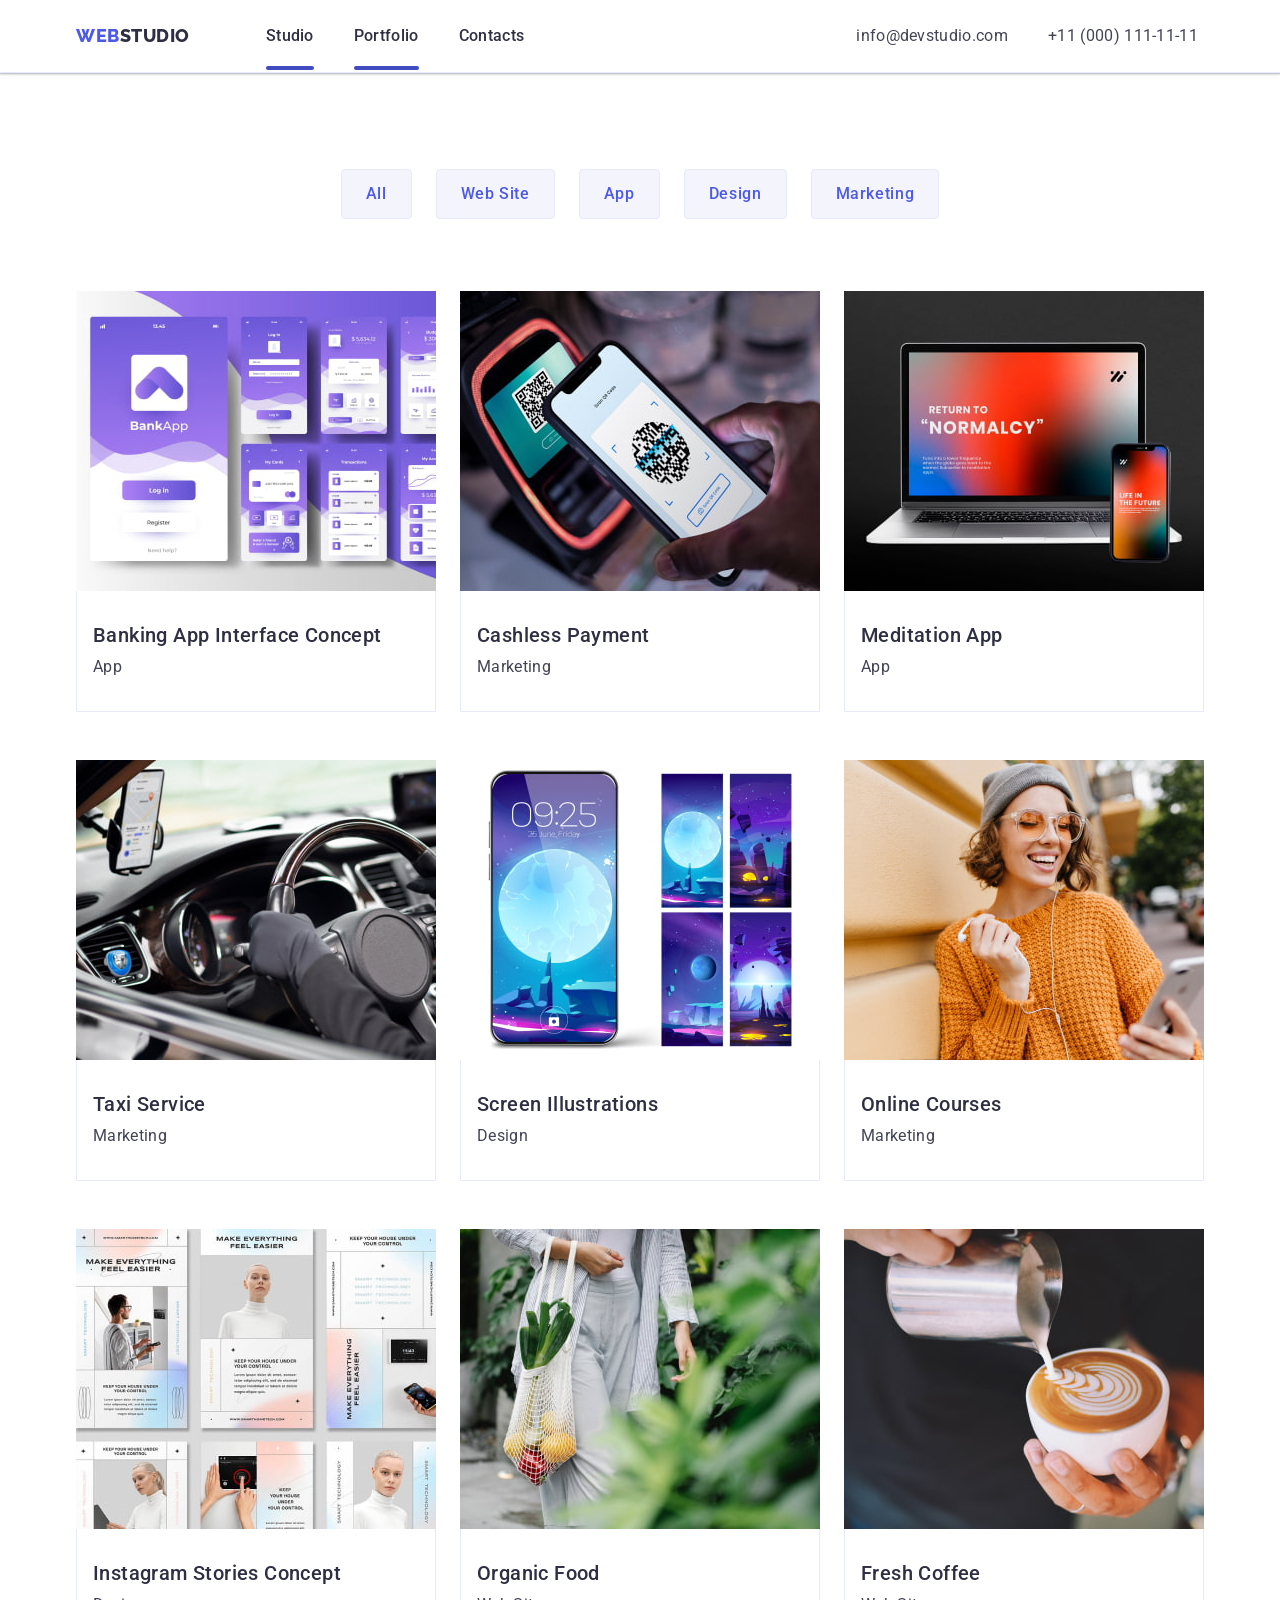
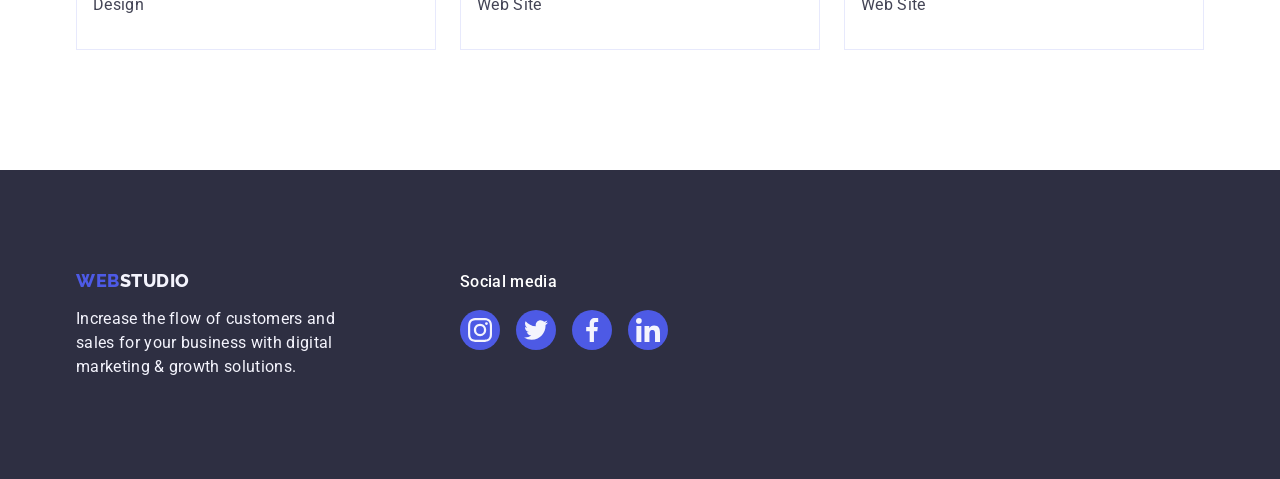
==== commit 7a314852: "sub" ====
--- a/portfolio.html
+++ b/portfolio.html
@@ -23,7 +23,9 @@
           >
           <ul class="list header-nav-list">
             <li>
-              <a class="link header-nav-link" href="./index.html">Studio</a>
+              <a class="link header-nav-link active" href="./index.html"
+                >Studio</a
+              >
             </li>
             <li>
               <a class="link header-nav-link active" href="./portfolio.html"
--- a/css/styles.css
+++ b/css/styles.css
@@ -318,8 +318,9 @@
   transition-duration: 250ms;
   transition-timing-function: cubic-bezier(0.4, 0, 0.2, 1);
 }
-.link-portfolio:hover,
-.link-portfolio:focus {
+.link-portfolio:hover .overlay-txt,
+.link-portfolio:focus .overlay-txt {
+  transform: translateY(0);
   box-shadow: 0px 1px 6px rgba(46, 47, 66, 0.08),
     0px 1px 1px rgba(46, 47, 66, 0.16), 0px 2px 1px rgba(46, 47, 66, 0.08);
 }
@@ -327,17 +328,7 @@
   position: relative;
   overflow: hidden;
 }
-.overlay {
-  position: absolute;
-  top: 0;
-  left: 0;
-  transform: translateY(100%);
-  width: 100%;
-  height: 100%;
-  background-color: var(--iris-cl);
-  mix-blend-mode: normal;
-  transition: transform 250ms cubic-bezier(0.4, 0, 0.2, 1);
-}
+
 .overlay-txt {
   position: absolute;
   font-family: inherit;
@@ -346,6 +337,7 @@
   letter-spacing: 0.02em;
   top: 0;
   left: 0;
+
   transform: translateY(100%);
   width: 100%;
   height: 100%;
@@ -354,10 +346,7 @@
   color: var(--cloud-cl);
   transition: transform 250ms cubic-bezier(0.4, 0, 0.2, 1);
 }
-.card-portfolio:hover .overlay-txt,
-.card-portfolio:focus .overlay-txt {
-  transform: translateY(0);
-}
+
 .section-four {
   background-color: var(--cloud-cl);
 }
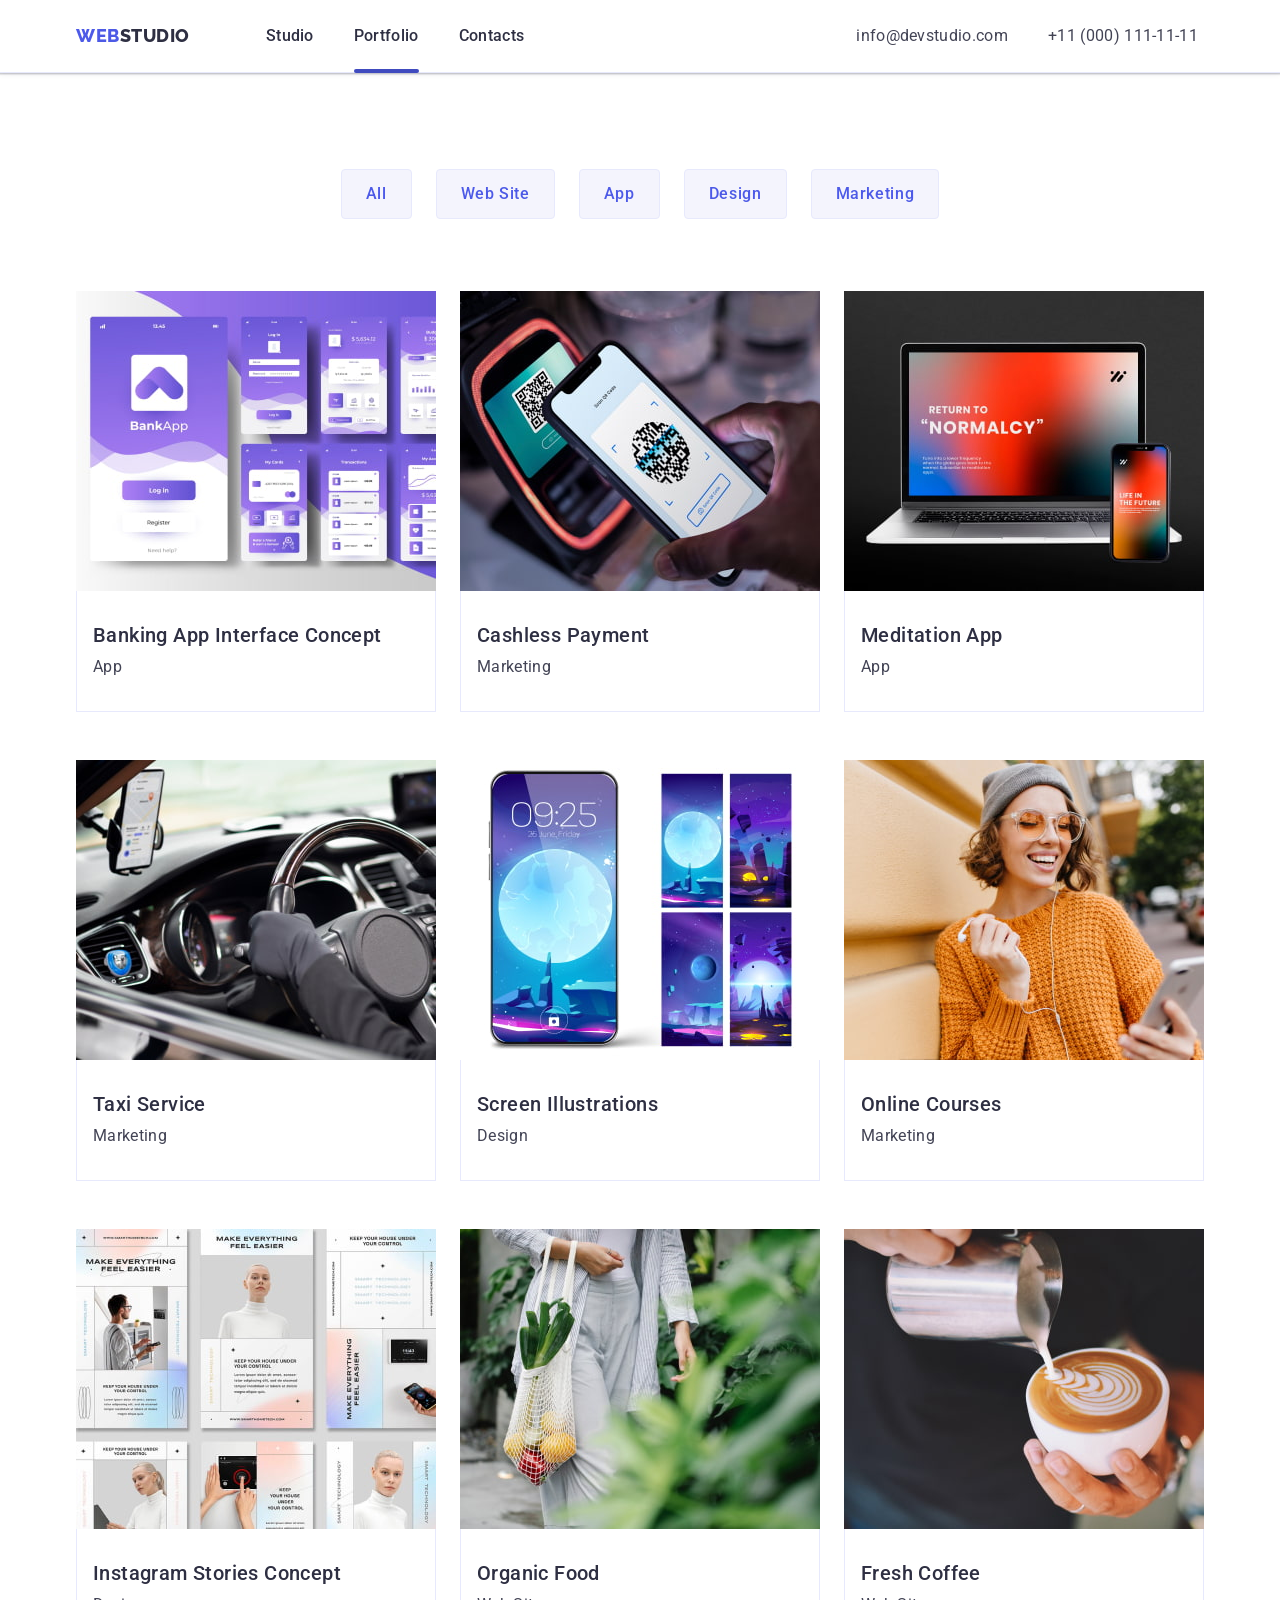
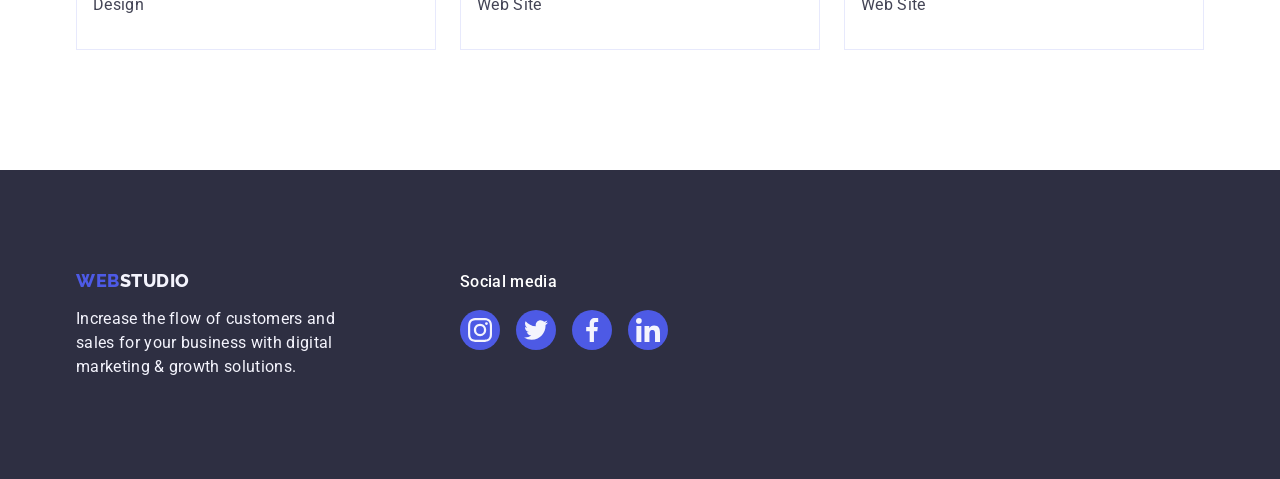
==== commit c673bd01: "sub" ====
--- a/portfolio.html
+++ b/portfolio.html
@@ -23,9 +23,7 @@
           >
           <ul class="list header-nav-list">
             <li>
-              <a class="link header-nav-link active" href="./index.html"
-                >Studio</a
-              >
+              <a class="link header-nav-link" href="./index.html">Studio</a>
             </li>
             <li>
               <a class="link header-nav-link active" href="./portfolio.html"
--- a/css/styles.css
+++ b/css/styles.css
@@ -98,7 +98,7 @@
   font-weight: 500;
   line-height: 1.5;
   letter-spacing: 0.02em;
-  color: #2e2f42;
+  color: var(--main-txt-cl);
   padding: 24px 0;
   transition-property: color;
   transition-duration: 250ms;
@@ -108,12 +108,12 @@
 .header-nav-link:focus,
 .header-addres:hover,
 .header-addres:focus {
-  color: var(--ocean-cl);
+  color: #404bbf;
 }
 .header-nav-link::after {
   content: "";
   position: absolute;
-  bottom: -1px;
+  bottom: -4px;
   left: 0;
   display: block;
   width: 100%;
@@ -533,10 +533,9 @@
   border-radius: 4px;
   box-shadow: 0px 1px 1px rgba(0, 0, 0, 0.14), 0px 1px 3px rgba(0, 0, 0, 0.12),
     0px 2px 1px rgba(0, 0, 0, 0.2);
-  transition: opacity 400ms ease-in,
-    transform 250ms cubic-bezier(0.4, 0, 0.2, 1);
-  transition-delay: 300ms;
-}
+  transition: transform 250ms cubic-bezier(0.4, 0, 0.2, 1);
+}
+
 .backdrop.is-hidden .modal {
   opacity: 0;
   transform: translate(-50%, -70%);
@@ -544,8 +543,8 @@
 }
 .modal-btn {
   position: absolute;
-  top: 24;
-  right: 24;
+  top: 24px;
+  right: 24px;
   display: flex;
   align-items: center;
   justify-content: center;
@@ -564,11 +563,8 @@
 .modal-btn:focus {
   background-color: var(--ocean-cl);
   border: none;
+  fill: #ffffff;
 }
 .modal-icon {
   transition: fill 250ms cubic-bezier(0.4, 0, 0.2, 1);
 }
-.modal-icon:hover,
-.modal-icon:focus {
-  fill: #ffffff;
-}
